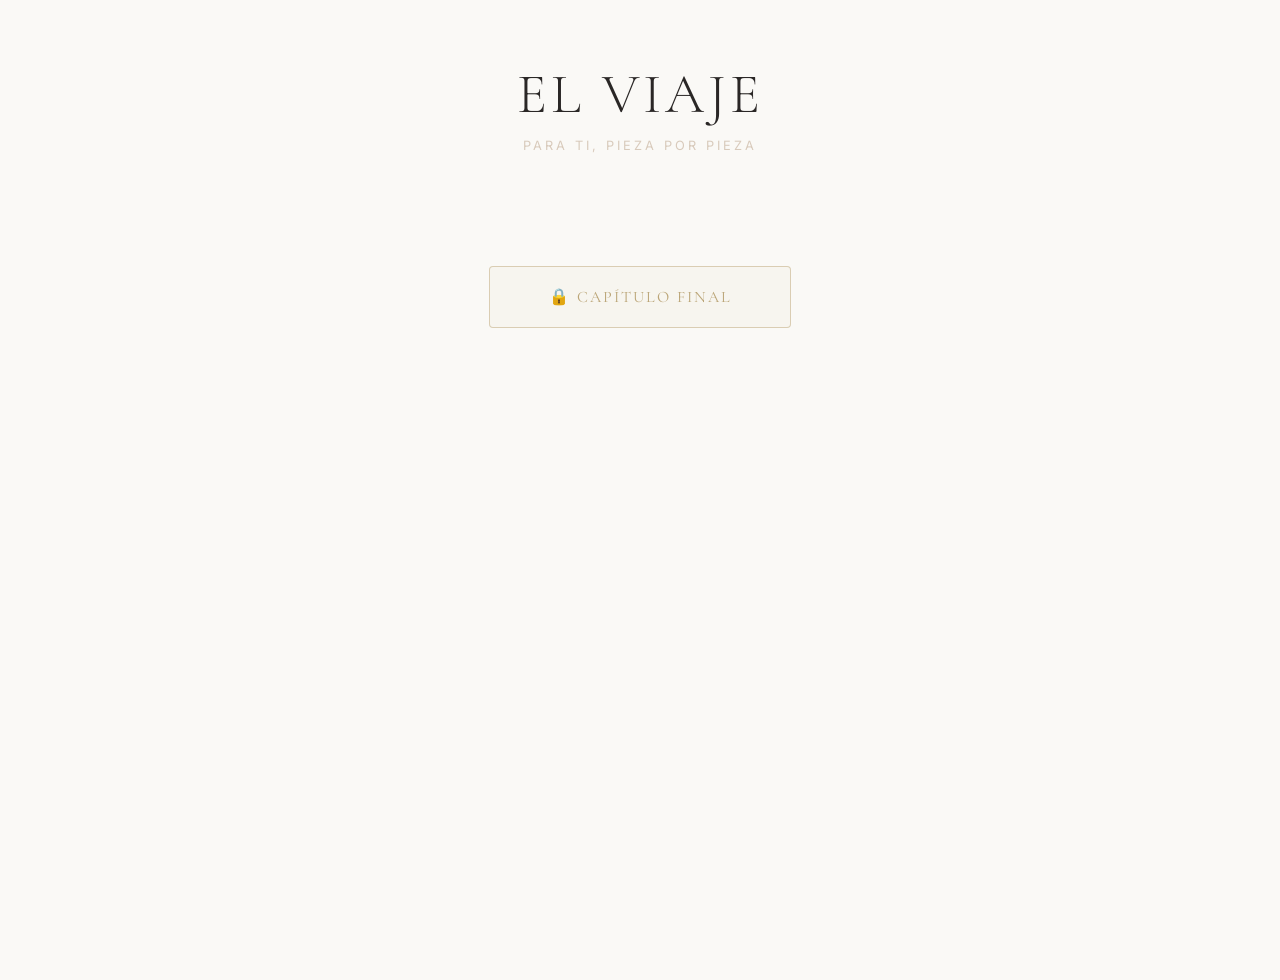
==== index.html @ b8b04ec5 "Update index.html" ====
<!DOCTYPE html>
<html lang="es">
<head>
    <meta charset="UTF-8">
    <meta name="viewport" content="width=device-width, initial-scale=1.0">
    <title>El Viaje | Para ti</title>
    <!-- Evitar indexación en Google -->
    <meta name="robots" content="noindex, nofollow">
    <!-- Google Fonts -->
    <link href="https://fonts.googleapis.com/css2?family=Cormorant+Garamond:wght@300;400;600&family=Inter:wght@300;400&display=swap" rel="stylesheet">
    <!-- CSS -->
    <link rel="stylesheet" href="styles.css">
</head>
<body>
    <main class="home-container">
        <header class="home-header">
            <h1>El Viaje</h1>
            <p>PARA TI, PIEZA POR PIEZA</p>
        </header>
        
        <!-- El JS inyectará aquí los capítulos 1 al 9 -->
        <div class="grid-capitulos" id="grid-capitulos"></div>

        <!-- Capítulo Final Separado -->
        <div class="capitulo-final" id="capitulo-final">
            🔒 CAPÍTULO FINAL
        </div>
    </main>

    <!-- Nuestro archivo de lógica principal -->
    <script src="app.js?v=2"></script>
    <script>
        // Al cargar, pintamos la web inicial
        renderizarHome();
    </script>
</body>
</html>
---- styles.css ----
:root {
    --bg-cream: #FAF9F6;
    --blush-pink: #E5D4D0;
    --warm-beige: #D8CABB;
    --luxury-gold: #BBA577;
    --text-charcoal: #2A2726;
    --font-serif: 'Cormorant Garamond', serif;
    --font-sans: 'Inter', sans-serif;
}

body {
    background-color: var(--bg-cream);
    color: var(--text-charcoal);
    font-family: var(--font-sans);
    margin: 0;
    padding: 0;
    -webkit-font-smoothing: antialiased;
}

/* --- HOME PAGE --- */
.home-container {
    min-height: 100vh;
    display: flex;
    flex-direction: column;
    align-items: center;
    padding: 40px 20px;
}

.home-header {
    text-align: center;
    margin-bottom: 50px;
    margin-top: 20px;
}

.home-header h1 {
    font-family: var(--font-serif);
    font-weight: 300;
    font-size: 3.5rem;
    letter-spacing: 4px;
    text-transform: uppercase;
    margin: 0;
}

.home-header p {
    color: var(--warm-beige);
    letter-spacing: 3px;
    font-size: 0.8rem;
    margin-top: 10px;
}

/* Grid Principal */
.grid-capitulos {
    display: grid;
    grid-template-columns: repeat(2, 1fr);
    gap: 20px;
    width: 100%;
    max-width: 600px;
    margin-bottom: 50px;
}

@media (min-width: 768px) {
    .grid-capitulos {
        grid-template-columns: repeat(3, 1fr);
    }
}

/* Diseño de cada tarjeta */
.carta {
    aspect-ratio: 3/4;
    display: flex;
    align-items: center;
    justify-content: center;
    text-decoration: none;
    border-radius: 4px;
    transition: all 0.6s ease;
    border: 1px solid transparent;
}

.carta span {
    font-family: var(--font-serif);
    font-size: 1.5rem;
    font-weight: 300;
}

/* Estado: Desbloqueado */
.carta.desbloqueado {
    background-color: var(--blush-pink);
    color: var(--text-charcoal);
    cursor: pointer;
    box-shadow: 0 4px 15px rgba(0,0,0,0.03);
}

.carta.desbloqueado:hover {
    transform: translateY(-5px);
}

/* Estado: Bloqueado */
.carta.bloqueado {
    background-color: rgba(216, 202, 187, 0.2); /* warm-beige transparente */
    border-color: rgba(216, 202, 187, 0.4);
    color: var(--warm-beige);
    cursor: not-allowed;
    opacity: 0.7;
}

/* Capítulo Final */
.capitulo-final {
    width: 100%;
    max-width: 300px;
    padding: 20px 0;
    text-align: center;
    border: 1px solid rgba(187, 165, 119, 0.5); /* Dorado oscuro */
    background-color: rgba(187, 165, 119, 0.05);
    color: var(--luxury-gold);
    font-family: var(--font-serif);
    letter-spacing: 2px;
    border-radius: 4px;
    cursor: pointer;
    transition: all 0.4s;
}

.capitulo-final.activo {
    background-color: var(--text-charcoal);
    border-color: var(--luxury-gold);
    color: var(--bg-cream);
}

/* --- INTERFAZ CAPÍTULOS --- */
.capitulo-vista {
    max-width: 600px;
    margin: 0 auto;
    padding: 60px 20px;
    text-align: center;
}

.capitulo-vista h1 {
    font-family: var(--font-serif);
    font-size: 2.5rem;
    font-weight: 400;
    margin-bottom: 30px;
}

.capitulo-vista p {
    line-height: 1.8;
    color: #4A4A4A;
    margin-bottom: 20px;
    text-align: left;
}

.btn-volver {
    display: inline-block;
    margin-top: 40px;
    padding: 10px 20px;
    border: 1px solid var(--text-charcoal);
    color: var(--text-charcoal);
    text-decoration: none;
    letter-spacing: 2px;
    text-transform: uppercase;
    font-size: 0.8rem;
    transition: 0.3s;
}

.btn-volver:hover {
    background: var(--text-charcoal);
    color: var(--bg-cream);
}
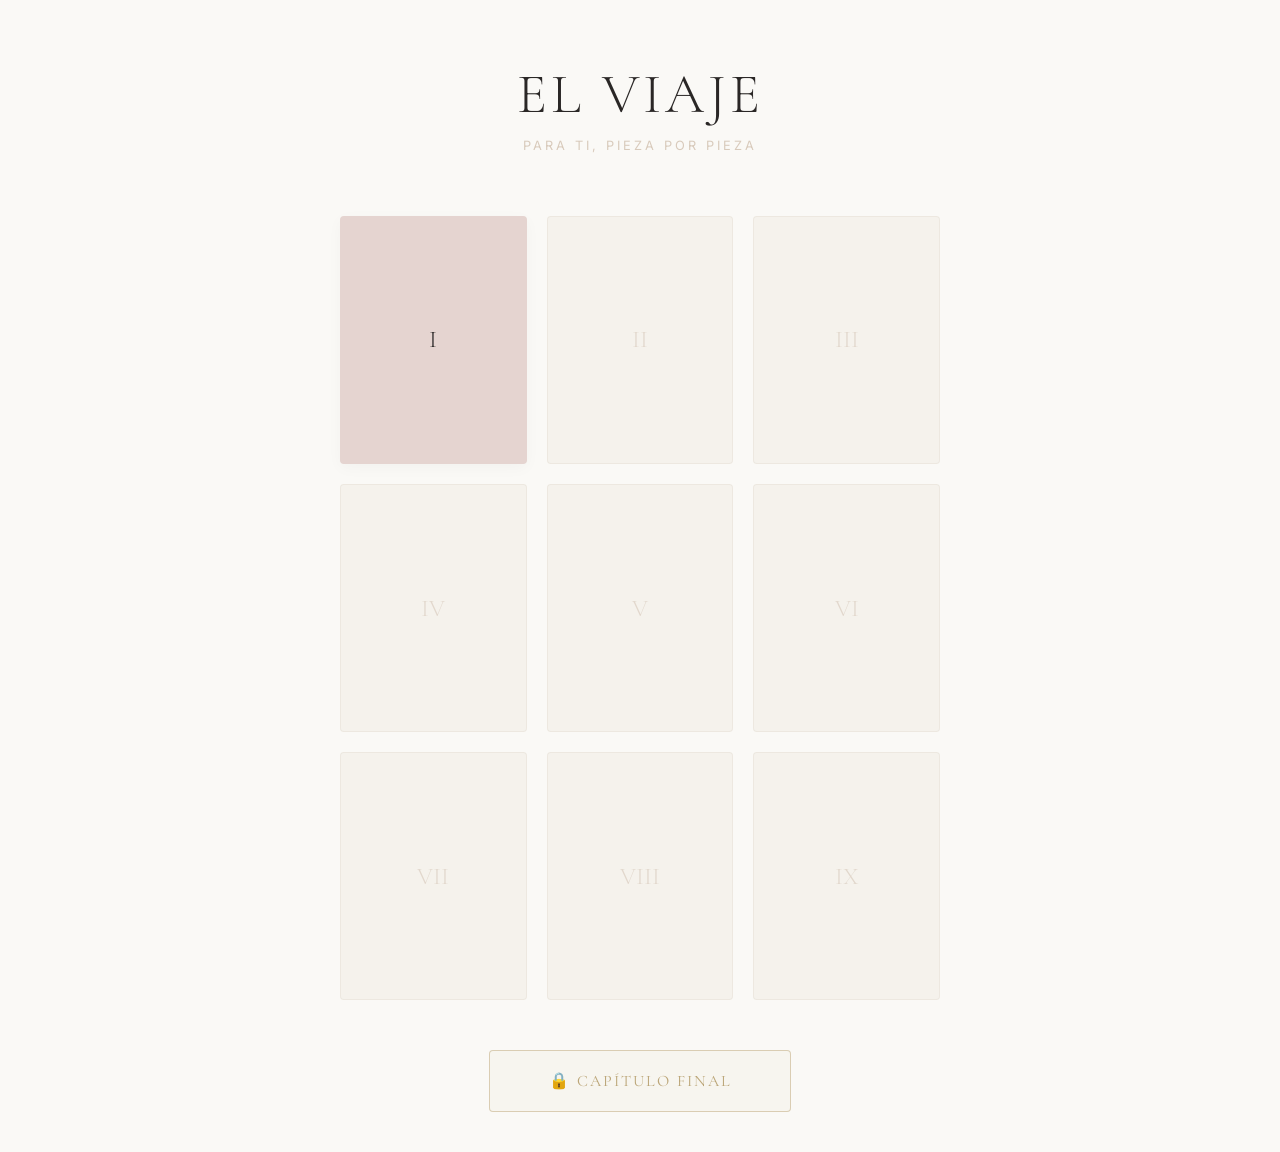
==== commit 9720a7ab: "Update index.html" ====
--- a/index.html
+++ b/index.html
@@ -4,33 +4,42 @@
     <meta charset="UTF-8">
     <meta name="viewport" content="width=device-width, initial-scale=1.0">
     <title>El Viaje | Para ti</title>
-    <!-- Evitar indexación en Google -->
+    
+    <!-- Privacidad: Para que nadie la encuentre de casualidad en Google -->
     <meta name="robots" content="noindex, nofollow">
-    <!-- Google Fonts -->
+    
+    <!-- Tipografías elegantes -->
     <link href="https://fonts.googleapis.com/css2?family=Cormorant+Garamond:wght@300;400;600&family=Inter:wght@300;400&display=swap" rel="stylesheet">
-    <!-- CSS -->
+    
+    <!-- Diseño base de colores -->
     <link rel="stylesheet" href="styles.css">
 </head>
 <body>
     <main class="home-container">
+        <!-- TITULAR SUPERIOR -->
         <header class="home-header">
-            <h1>El Viaje</h1>
+            <h1>EL VIAJE</h1>
             <p>PARA TI, PIEZA POR PIEZA</p>
         </header>
         
-        <!-- El JS inyectará aquí los capítulos 1 al 9 -->
+        <!-- ============================================== -->
+        <!-- AQUÍ DENTRO ES DONDE MAGÍCAMENTE APARECEN LAS CARTAS DEL I AL IX -->
+        <!-- ============================================== -->
         <div class="grid-capitulos" id="grid-capitulos"></div>
 
-        <!-- Capítulo Final Separado -->
+        <!-- ============================================== -->
+        <!-- CAPÍTULO FINAL SEPARADO AL FONDO DE LA WEB -->
+        <!-- ============================================== -->
         <div class="capitulo-final" id="capitulo-final">
             🔒 CAPÍTULO FINAL
         </div>
     </main>
 
-    <!-- Nuestro archivo de lógica principal -->
-    <script src="app.js?v=2"></script>
+    <!-- 1º CONECTAMOS TU CEREBRO (app.js). EL V=99 OBLIGA AL MÓVIL A DESCARGAR LA ÚLTIMA VERSIÓN -->
+    <script src="app.js?v=99"></script>
+    
+    <!-- 2º DAMOS LA ORDEN DE ENCENDER LA PÁGINA (PINTAR LAS CARTAS) -->
     <script>
-        // Al cargar, pintamos la web inicial
         renderizarHome();
     </script>
 </body>
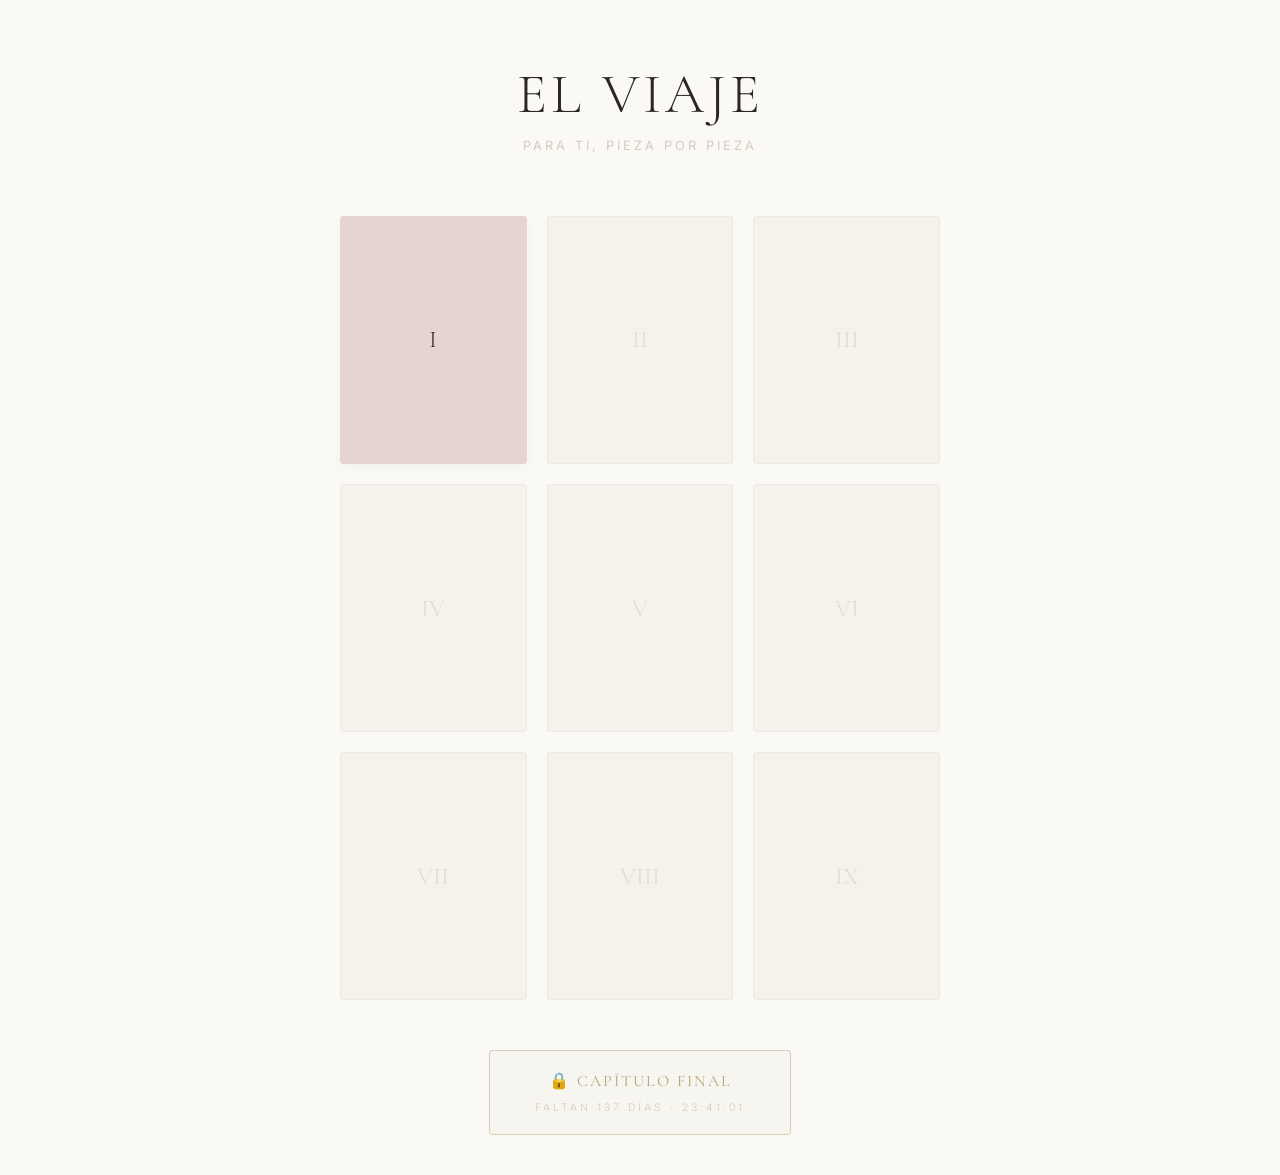
==== commit de2cba05: "Update index.html" ====
--- a/index.html
+++ b/index.html
@@ -5,13 +5,11 @@
     <meta name="viewport" content="width=device-width, initial-scale=1.0">
     <title>El Viaje | Para ti</title>
     
-    <!-- Privacidad: Para que nadie la encuentre de casualidad en Google -->
+    <!-- Privacidad -->
     <meta name="robots" content="noindex, nofollow">
     
     <!-- Tipografías elegantes -->
     <link href="https://fonts.googleapis.com/css2?family=Cormorant+Garamond:wght@300;400;600&family=Inter:wght@300;400&display=swap" rel="stylesheet">
-    
-    <!-- Diseño base de colores -->
     <link rel="stylesheet" href="styles.css">
 </head>
 <body>
@@ -22,23 +20,18 @@
             <p>PARA TI, PIEZA POR PIEZA</p>
         </header>
         
-        <!-- ============================================== -->
-        <!-- AQUÍ DENTRO ES DONDE MAGÍCAMENTE APARECEN LAS CARTAS DEL I AL IX -->
-        <!-- ============================================== -->
+        <!-- CAJA DE CARTAS ROMANAS -->
         <div class="grid-capitulos" id="grid-capitulos"></div>
 
-        <!-- ============================================== -->
-        <!-- CAPÍTULO FINAL SEPARADO AL FONDO DE LA WEB -->
-        <!-- ============================================== -->
+        <!-- CAPÍTULO FINAL AL FONDO -->
         <div class="capitulo-final" id="capitulo-final">
             🔒 CAPÍTULO FINAL
         </div>
     </main>
 
-    <!-- 1º CONECTAMOS TU CEREBRO (app.js). EL V=99 OBLIGA AL MÓVIL A DESCARGAR LA ÚLTIMA VERSIÓN -->
-    <script src="app.js?v=99"></script>
+    <!-- LA MAGIA DEL ANTI-CACHÉ (v=200) -->
+    <script src="app.js?v=200"></script>
     
-    <!-- 2º DAMOS LA ORDEN DE ENCENDER LA PÁGINA (PINTAR LAS CARTAS) -->
     <script>
         renderizarHome();
     </script>
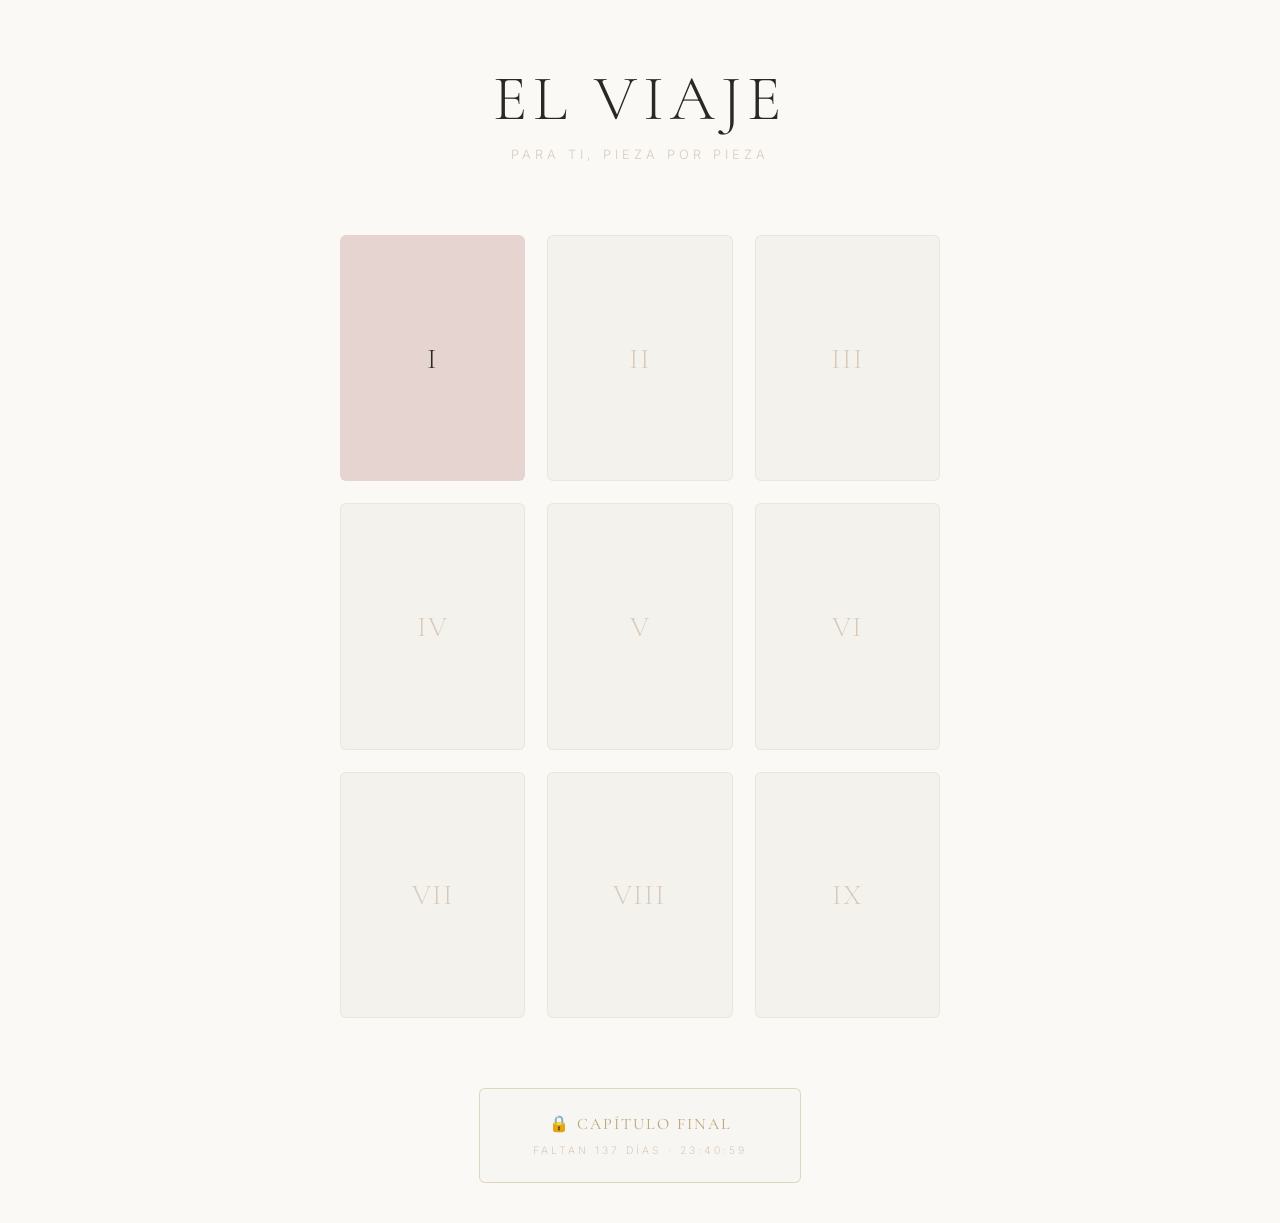
==== commit b26b347a: "Update index.html" ====
--- a/index.html
+++ b/index.html
@@ -5,33 +5,43 @@
     <meta name="viewport" content="width=device-width, initial-scale=1.0">
     <title>El Viaje | Para ti</title>
     
-    <!-- Privacidad -->
+    <!-- OBLIGAR AL NAVEGADOR DEL MÓVIL/PC A NO GUARDAR LA PÁGINA EN MEMORIA NUNCA -->
+    <meta http-equiv="Cache-Control" content="no-cache, no-store, must-revalidate">
+    <meta http-equiv="Pragma" content="no-cache">
+    <meta http-equiv="Expires" content="0">
+    
+    <!-- Privacidad: evitar que Google lo indexe por casualidad -->
     <meta name="robots" content="noindex, nofollow">
     
-    <!-- Tipografías elegantes -->
+    <!-- Tipografías elegantes de Google -->
     <link href="https://fonts.googleapis.com/css2?family=Cormorant+Garamond:wght@300;400;600&family=Inter:wght@300;400&display=swap" rel="stylesheet">
-    <link rel="stylesheet" href="styles.css">
+    
+    <!-- Estilos de diseño con actualizador de versión -->
+    <link rel="stylesheet" href="styles.css?v=2">
 </head>
 <body>
     <main class="home-container">
-        <!-- TITULAR SUPERIOR -->
+        
+        <!-- TÍTULO PRINCIPAL (Con animación al cargar) -->
         <header class="home-header">
             <h1>EL VIAJE</h1>
             <p>PARA TI, PIEZA POR PIEZA</p>
         </header>
         
-        <!-- CAJA DE CARTAS ROMANAS -->
+        <!-- ESPACIO MAGNÉTICO DONDE EL 'app.js' PINTA LAS TARJETAS (I, II, III...) -->
         <div class="grid-capitulos" id="grid-capitulos"></div>
 
-        <!-- CAPÍTULO FINAL AL FONDO -->
+        <!-- BOTÓN MUDO DEL CUMPLEAÑOS QUE MARCA EL TIEMPO CONSTANTEMENTE -->
         <div class="capitulo-final" id="capitulo-final">
             🔒 CAPÍTULO FINAL
         </div>
+        
     </main>
 
-    <!-- LA MAGIA DEL ANTI-CACHÉ (v=200) -->
-    <script src="app.js?v=200"></script>
+    <!-- CARGAMOS EL CEREBRO OBLIGANDO A ACTUALIZARLO (?v=999) -->
+    <script src="app.js?v=999"></script>
     
+    <!-- DAMOS LA ORDEN AL CEREBRO DE ENCUADRAR TODAS LAS FICHAS EN LA PANTALLA -->
     <script>
         renderizarHome();
     </script>
--- a/styles.css
+++ b/styles.css
@@ -17,45 +17,65 @@
     -webkit-font-smoothing: antialiased;
 }
 
-/* --- HOME PAGE --- */
+/* ==============================================
+   ANIMACIONES MAGNÉTICAS
+   ============================================== */
+/* Aparecer delicado flotando */
+@keyframes aparicionElegante {
+    0% { opacity: 0; transform: translateY(25px); filter: blur(4px); }
+    100% { opacity: 1; transform: translateY(0); filter: blur(0); }
+}
+
+/* El latido de la puerta prohibida */
+@keyframes respiracionDorada {
+    0% { border-color: rgba(187, 165, 119, 0.3); box-shadow: 0 0 0 rgba(187, 165, 119, 0); }
+    50% { border-color: rgba(187, 165, 119, 0.8); box-shadow: 0 0 20px rgba(187, 165, 119, 0.15); }
+    100% { border-color: rgba(187, 165, 119, 0.3); box-shadow: 0 0 0 rgba(187, 165, 119, 0); }
+}
+
+/* ==============================================
+   PÁGINA PRINCIPAL
+   ============================================== */
 .home-container {
     min-height: 100vh;
     display: flex;
     flex-direction: column;
     align-items: center;
-    padding: 40px 20px;
+    padding: 60px 20px 40px;
 }
 
 .home-header {
     text-align: center;
-    margin-bottom: 50px;
-    margin-top: 20px;
+    margin-bottom: 60px;
+    opacity: 0; /* Lo escondemos hasta que inicie la animacion */
+    animation: aparicionElegante 1.8s cubic-bezier(0.2, 0.8, 0.2, 1) 0.2s forwards;
 }
 
 .home-header h1 {
     font-family: var(--font-serif);
     font-weight: 300;
-    font-size: 3.5rem;
-    letter-spacing: 4px;
+    font-size: 4rem;
+    letter-spacing: 6px;
     text-transform: uppercase;
     margin: 0;
 }
 
 .home-header p {
     color: var(--warm-beige);
-    letter-spacing: 3px;
+    letter-spacing: 4px;
     font-size: 0.8rem;
     margin-top: 10px;
-}
-
-/* Grid Principal */
+    font-weight: 300;
+}
+
+/* Grid de las Cartas */
 .grid-capitulos {
     display: grid;
     grid-template-columns: repeat(2, 1fr);
-    gap: 20px;
+    gap: 22px;
     width: 100%;
     max-width: 600px;
-    margin-bottom: 50px;
+    margin-bottom: 70px;
 }
 
 @media (min-width: 768px) {
@@ -64,103 +84,135 @@
     }
 }
 
-/* Diseño de cada tarjeta */
+/* Cartas Básicas - Estilos y Transiciones Seda */
 .carta {
     aspect-ratio: 3/4;
     display: flex;
     align-items: center;
     justify-content: center;
     text-decoration: none;
-    border-radius: 4px;
-    transition: all 0.6s ease;
-    border: 1px solid transparent;
+    border-radius: 6px;
+    opacity: 0; /* Escondido inicial */
+    transition: all 0.7s cubic-bezier(0.25, 0.46, 0.45, 0.94);
+    animation: aparicionElegante 1.5s cubic-bezier(0.2, 0.8, 0.2, 1) forwards;
 }
 
 .carta span {
     font-family: var(--font-serif);
-    font-size: 1.5rem;
-    font-weight: 300;
-}
-
-/* Estado: Desbloqueado */
+    font-size: 1.8rem;
+    font-weight: 300;
+    letter-spacing: 1px;
+}
+
+/* Efecto Cascada (Las cartas se retrasan progresivamente al cargar) */
+.carta:nth-child(1) { animation-delay: 0.3s; }
+.carta:nth-child(2) { animation-delay: 0.4s; }
+.carta:nth-child(3) { animation-delay: 0.5s; }
+.carta:nth-child(4) { animation-delay: 0.6s; }
+.carta:nth-child(5) { animation-delay: 0.7s; }
+.carta:nth-child(6) { animation-delay: 0.8s; }
+.carta:nth-child(7) { animation-delay: 0.9s; }
+.carta:nth-child(8) { animation-delay: 1.0s; }
+.carta:nth-child(9) { animation-delay: 1.1s; }
+
+/* Rosa = Desbloqueado */
 .carta.desbloqueado {
     background-color: var(--blush-pink);
     color: var(--text-charcoal);
     cursor: pointer;
-    box-shadow: 0 4px 15px rgba(0,0,0,0.03);
+    border: 1px solid transparent;
 }
 
 .carta.desbloqueado:hover {
-    transform: translateY(-5px);
-}
-
-/* Estado: Bloqueado */
+    transform: translateY(-8px) scale(1.02);
+    box-shadow: 0 15px 30px rgba(42, 39, 38, 0.08), 0 0 20px rgba(229, 212, 208, 0.4);
+    background-color: #EBDAD6; 
+}
+
+/* Translúcido = Bloqueado */
 .carta.bloqueado {
-    background-color: rgba(216, 202, 187, 0.2); /* warm-beige transparente */
-    border-color: rgba(216, 202, 187, 0.4);
+    background-color: rgba(216, 202, 187, 0.15); 
+    border: 1px solid rgba(216, 202, 187, 0.3);
     color: var(--warm-beige);
     cursor: not-allowed;
-    opacity: 0.7;
-}
-
-/* Capítulo Final */
+}
+
+/* Caja de Regalo / Capítulo 10 */
 .capitulo-final {
     width: 100%;
-    max-width: 300px;
-    padding: 20px 0;
+    max-width: 320px;
+    padding: 25px 0;
     text-align: center;
-    border: 1px solid rgba(187, 165, 119, 0.5); /* Dorado oscuro */
-    background-color: rgba(187, 165, 119, 0.05);
+    border: 1px solid rgba(187, 165, 119, 0.4); 
+    background-color: rgba(187, 165, 119, 0.03);
     color: var(--luxury-gold);
     font-family: var(--font-serif);
     letter-spacing: 2px;
-    border-radius: 4px;
+    border-radius: 6px;
     cursor: pointer;
-    transition: all 0.4s;
+    opacity: 0;
+    animation: aparicionElegante 2s cubic-bezier(0.2, 0.8, 0.2, 1) 1.2s forwards,
+               respiracionDorada 4s infinite ease-in-out; /* El Latido Constante */
+    transition: all 0.6s cubic-bezier(0.25, 0.46, 0.45, 0.94);
+}
+
+.capitulo-final:hover {
+    transform: translateY(-2px);
+    background-color: rgba(187, 165, 119, 0.07);
 }
 
 .capitulo-final.activo {
     background-color: var(--text-charcoal);
     border-color: var(--luxury-gold);
     color: var(--bg-cream);
-}
-
-/* --- INTERFAZ CAPÍTULOS --- */
+    animation: none; /* Dejamos que descanse si ya llegó a él */
+}
+
+/* ==============================================
+   DISEÑO AL ENTRAR A UN CAPÍTULO (Lector)
+   ============================================== */
 .capitulo-vista {
     max-width: 600px;
     margin: 0 auto;
-    padding: 60px 20px;
+    padding: 80px 20px;
     text-align: center;
+    opacity: 0;
+    animation: aparicionElegante 1.8s cubic-bezier(0.2, 0.8, 0.2, 1) 0.3s forwards;
 }
 
 .capitulo-vista h1 {
     font-family: var(--font-serif);
-    font-size: 2.5rem;
+    font-size: 2.8rem;
     font-weight: 400;
-    margin-bottom: 30px;
-}
-
-.capitulo-vista p {
-    line-height: 1.8;
+    margin-bottom: 20px;
+    line-height: 1.2;
+    letter-spacing: 1px;
+}
+
+#texto-cap p {
     color: #4A4A4A;
-    margin-bottom: 20px;
-    text-align: left;
-}
-
+}
+
+/* Botón de volver romántico */
 .btn-volver {
     display: inline-block;
-    margin-top: 40px;
-    padding: 10px 20px;
-    border: 1px solid var(--text-charcoal);
+    margin-top: 60px;
+    padding: 12px 30px;
+    border: 1px solid rgba(42, 39, 38, 0.2);
     color: var(--text-charcoal);
     text-decoration: none;
-    letter-spacing: 2px;
+    letter-spacing: 2.5px;
     text-transform: uppercase;
-    font-size: 0.8rem;
-    transition: 0.3s;
+    font-size: 0.75rem;
+    font-weight: 300;
+    transition: all 0.5s ease;
+    border-radius: 30px; /* Bordes suaves estilo pill */
 }
 
 .btn-volver:hover {
     background: var(--text-charcoal);
     color: var(--bg-cream);
-}
+    border-color: var(--text-charcoal);
+    transform: translateY(-3px);
+    box-shadow: 0 10px 20px rgba(0, 0, 0, 0.1);
+}
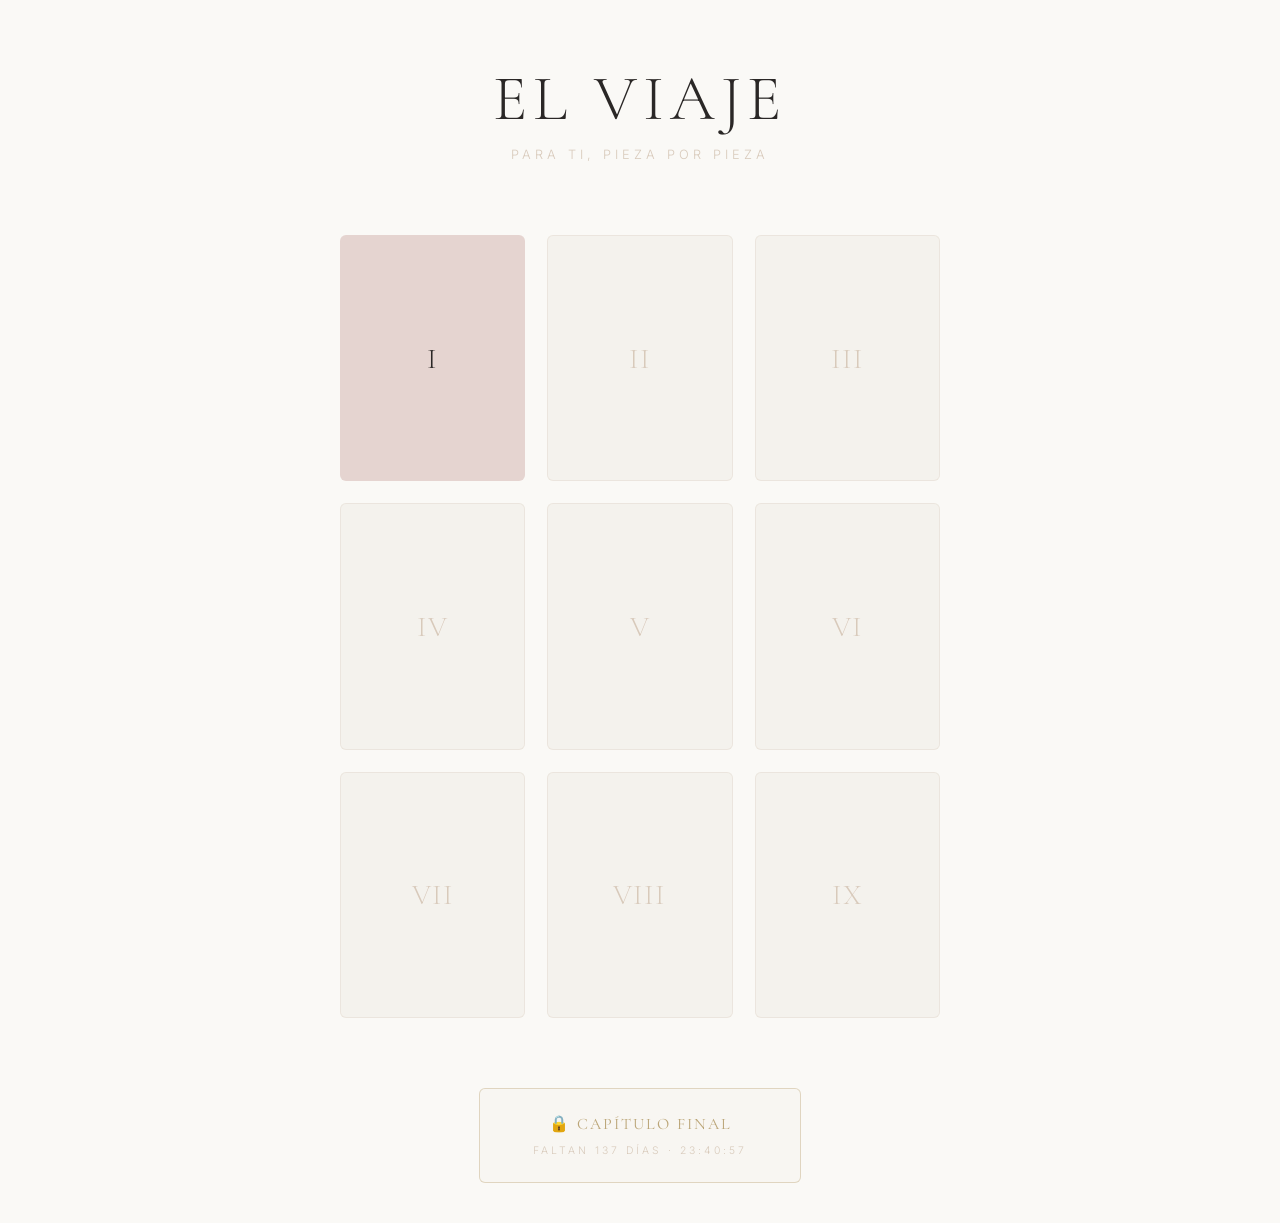
==== commit eff37eb1: "Update index.html" ====
--- a/index.html
+++ b/index.html
@@ -5,7 +5,7 @@
     <meta name="viewport" content="width=device-width, initial-scale=1.0">
     <title>El Viaje | Para ti</title>
     
-    <!-- OBLIGAR AL NAVEGADOR DEL MÓVIL/PC A NO GUARDAR LA PÁGINA EN MEMORIA NUNCA -->
+    <!-- OBLIGAR AL NAVEGADOR DEL MÓVIL A NO GUARDAR LA PÁGINA EN MEMORIA NUNCA -->
     <meta http-equiv="Cache-Control" content="no-cache, no-store, must-revalidate">
     <meta http-equiv="Pragma" content="no-cache">
     <meta http-equiv="Expires" content="0">
@@ -16,8 +16,8 @@
     <!-- Tipografías elegantes de Google -->
     <link href="https://fonts.googleapis.com/css2?family=Cormorant+Garamond:wght@300;400;600&family=Inter:wght@300;400&display=swap" rel="stylesheet">
     
-    <!-- Estilos de diseño con actualizador de versión -->
-    <link rel="stylesheet" href="styles.css?v=2">
+    <!-- AQUÍ ESTÁ EL TRUCO (v=10) PARA QUE EL MÓVIL ACTIVE EL ESCUDO CONTRA BOTONES AZULES -->
+    <link rel="stylesheet" href="styles.css?v=10">
 </head>
 <body>
     <main class="home-container">
@@ -31,14 +31,14 @@
         <!-- ESPACIO MAGNÉTICO DONDE EL 'app.js' PINTA LAS TARJETAS (I, II, III...) -->
         <div class="grid-capitulos" id="grid-capitulos"></div>
 
-        <!-- BOTÓN MUDO DEL CUMPLEAÑOS QUE MARCA EL TIEMPO CONSTANTEMENTE -->
+        <!-- BOTÓN DEL CUMPLEAÑOS QUE MARCA EL TIEMPO CONSTANTEMENTE -->
         <div class="capitulo-final" id="capitulo-final">
             🔒 CAPÍTULO FINAL
         </div>
         
     </main>
 
-    <!-- CARGAMOS EL CEREBRO OBLIGANDO A ACTUALIZARLO (?v=999) -->
+    <!-- CARGAMOS EL CEREBRO DE LA APP -->
     <script src="app.js?v=999"></script>
     
     <!-- DAMOS LA ORDEN AL CEREBRO DE ENCUADRAR TODAS LAS FICHAS EN LA PANTALLA -->
--- a/styles.css
+++ b/styles.css
@@ -8,6 +8,20 @@
     --font-sans: 'Inter', sans-serif;
 }
 
+/* ANTI-BOTONES NATIVOS MÓVILES (Anula colores azules, grises, brillos, etc) */
+* {
+    -webkit-tap-highlight-color: rgba(0, 0, 0, 0) !important;
+    -webkit-tap-highlight-color: transparent !important;
+    outline: none !important;
+}
+
+/* Evitamos que ella pueda seleccionar el botón como si fuera texto sin querer */
+.carta, .btn-volver, .capitulo-final {
+    user-select: none;
+    -webkit-user-select: none;
+    -webkit-touch-callout: none;
+}
+
 body {
     background-color: var(--bg-cream);
     color: var(--text-charcoal);
@@ -20,13 +34,11 @@
 /* ==============================================
    ANIMACIONES MAGNÉTICAS
    ============================================== */
-/* Aparecer delicado flotando */
 @keyframes aparicionElegante {
     0% { opacity: 0; transform: translateY(25px); filter: blur(4px); }
     100% { opacity: 1; transform: translateY(0); filter: blur(0); }
 }
 
-/* El latido de la puerta prohibida */
 @keyframes respiracionDorada {
     0% { border-color: rgba(187, 165, 119, 0.3); box-shadow: 0 0 0 rgba(187, 165, 119, 0); }
     50% { border-color: rgba(187, 165, 119, 0.8); box-shadow: 0 0 20px rgba(187, 165, 119, 0.15); }
@@ -47,7 +59,7 @@
 .home-header {
     text-align: center;
     margin-bottom: 60px;
-    opacity: 0; /* Lo escondemos hasta que inicie la animacion */
+    opacity: 0; 
     animation: aparicionElegante 1.8s cubic-bezier(0.2, 0.8, 0.2, 1) 0.2s forwards;
 }
 
@@ -68,7 +80,6 @@
     font-weight: 300;
 }
 
-/* Grid de las Cartas */
 .grid-capitulos {
     display: grid;
     grid-template-columns: repeat(2, 1fr);
@@ -84,7 +95,6 @@
     }
 }
 
-/* Cartas Básicas - Estilos y Transiciones Seda */
 .carta {
     aspect-ratio: 3/4;
     display: flex;
@@ -92,7 +102,7 @@
     justify-content: center;
     text-decoration: none;
     border-radius: 6px;
-    opacity: 0; /* Escondido inicial */
+    opacity: 0; 
     transition: all 0.7s cubic-bezier(0.25, 0.46, 0.45, 0.94);
     animation: aparicionElegante 1.5s cubic-bezier(0.2, 0.8, 0.2, 1) forwards;
 }
@@ -104,7 +114,6 @@
     letter-spacing: 1px;
 }
 
-/* Efecto Cascada (Las cartas se retrasan progresivamente al cargar) */
 .carta:nth-child(1) { animation-delay: 0.3s; }
 .carta:nth-child(2) { animation-delay: 0.4s; }
 .carta:nth-child(3) { animation-delay: 0.5s; }
@@ -115,7 +124,6 @@
 .carta:nth-child(8) { animation-delay: 1.0s; }
 .carta:nth-child(9) { animation-delay: 1.1s; }
 
-/* Rosa = Desbloqueado */
 .carta.desbloqueado {
     background-color: var(--blush-pink);
     color: var(--text-charcoal);
@@ -129,7 +137,6 @@
     background-color: #EBDAD6; 
 }
 
-/* Translúcido = Bloqueado */
 .carta.bloqueado {
     background-color: rgba(216, 202, 187, 0.15); 
     border: 1px solid rgba(216, 202, 187, 0.3);
@@ -137,7 +144,6 @@
     cursor: not-allowed;
 }
 
-/* Caja de Regalo / Capítulo 10 */
 .capitulo-final {
     width: 100%;
     max-width: 320px;
@@ -151,8 +157,7 @@
     border-radius: 6px;
     cursor: pointer;
     opacity: 0;
-    animation: aparicionElegante 2s cubic-bezier(0.2, 0.8, 0.2, 1) 1.2s forwards,
-               respiracionDorada 4s infinite ease-in-out; /* El Latido Constante */
+    animation: aparicionElegante 2s cubic-bezier(0.2, 0.8, 0.2, 1) 1.2s forwards;
     transition: all 0.6s cubic-bezier(0.25, 0.46, 0.45, 0.94);
 }
 
@@ -165,7 +170,7 @@
     background-color: var(--text-charcoal);
     border-color: var(--luxury-gold);
     color: var(--bg-cream);
-    animation: none; /* Dejamos que descanse si ya llegó a él */
+    animation: none; 
 }
 
 /* ==============================================
@@ -193,7 +198,6 @@
     color: #4A4A4A;
 }
 
-/* Botón de volver romántico */
 .btn-volver {
     display: inline-block;
     margin-top: 60px;
@@ -206,13 +210,12 @@
     font-size: 0.75rem;
     font-weight: 300;
     transition: all 0.5s ease;
-    border-radius: 30px; /* Bordes suaves estilo pill */
-}
-
-.btn-volver:hover {
+    border-radius: 30px; 
+    cursor: pointer; 
+}
+
+.btn-volver:hover, .btn-volver:active {
     background: var(--text-charcoal);
     color: var(--bg-cream);
     border-color: var(--text-charcoal);
-    transform: translateY(-3px);
-    box-shadow: 0 10px 20px rgba(0, 0, 0, 0.1);
-}
+}
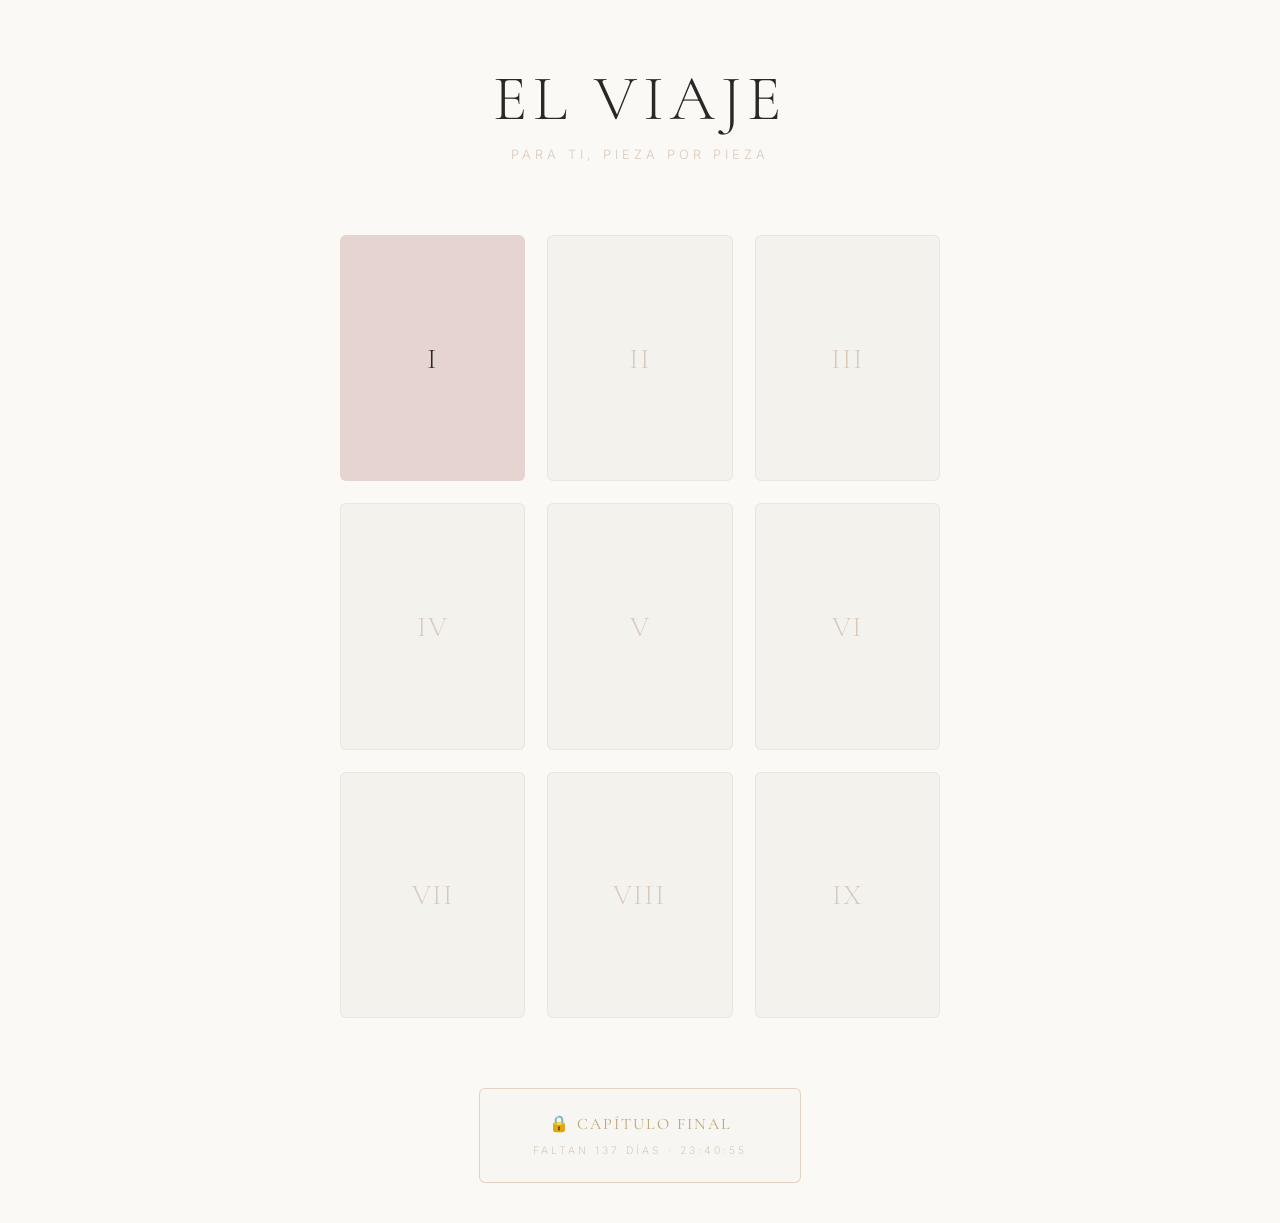
==== commit 2826e26d: "Update index.html" ====
--- a/index.html
+++ b/index.html
@@ -47,3 +47,4 @@
     </script>
 </body>
 </html>
+
--- a/styles.css
+++ b/styles.css
@@ -219,3 +219,5 @@
     color: var(--bg-cream);
     border-color: var(--text-charcoal);
 }
+
+
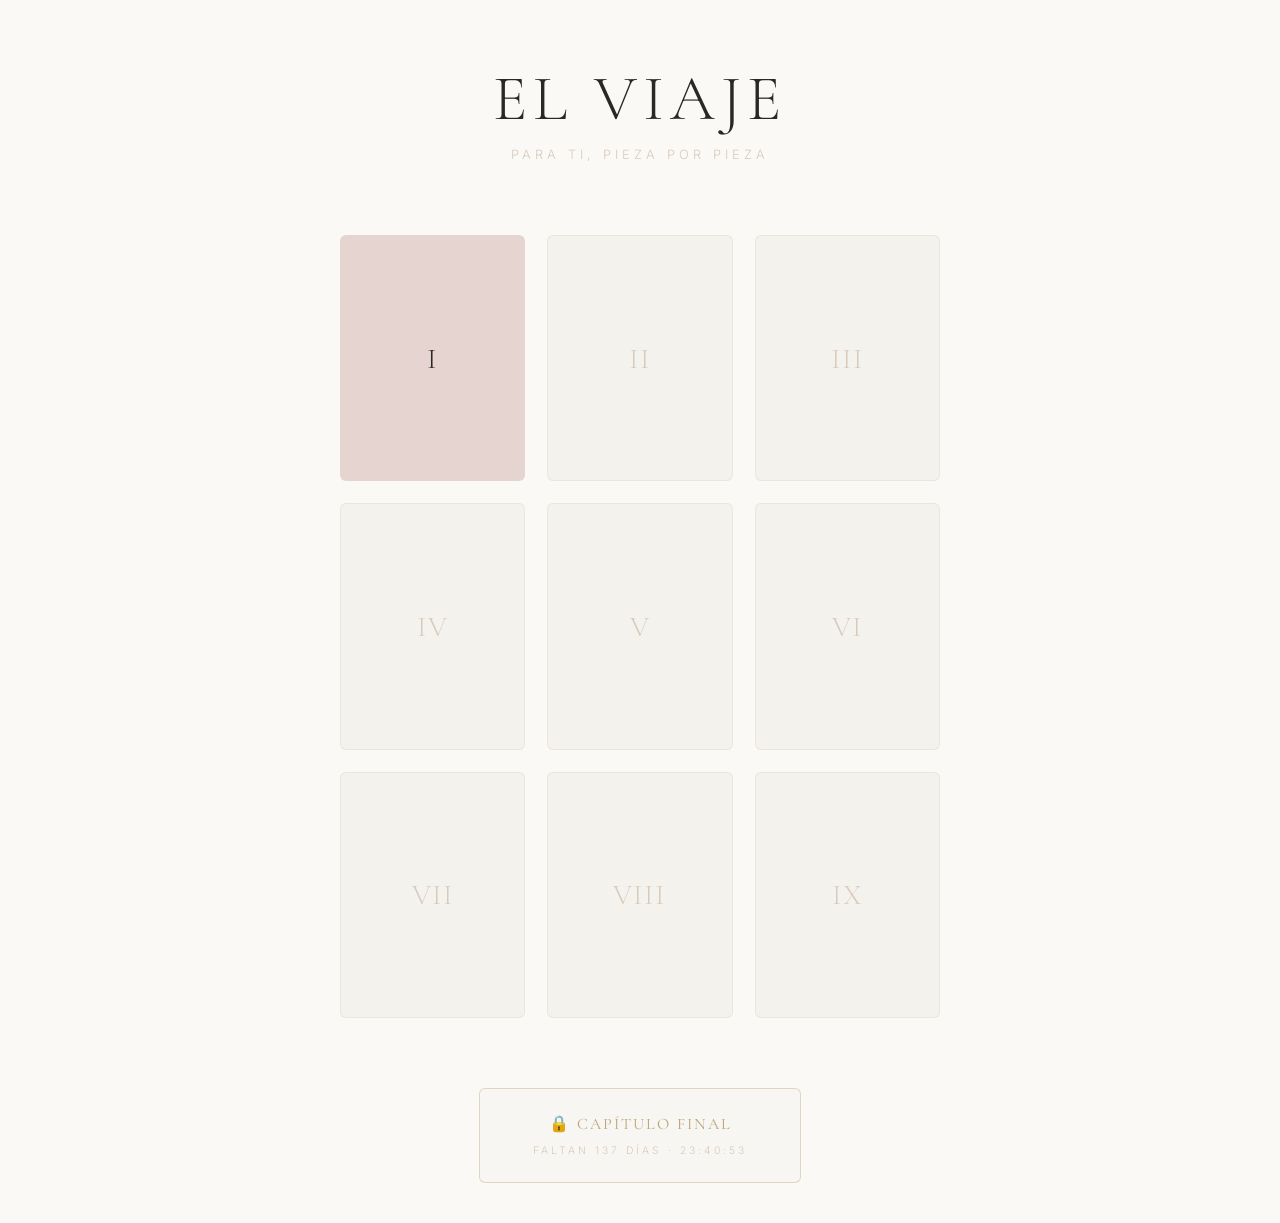
==== commit ce95af0d: "Fix formatting issues in index.html" ====
--- a/index.html
+++ b/index.html
@@ -48,3 +48,4 @@
 </body>
 </html>
 
+
--- a/styles.css
+++ b/styles.css
@@ -221,3 +221,4 @@
 }
 
 
+
